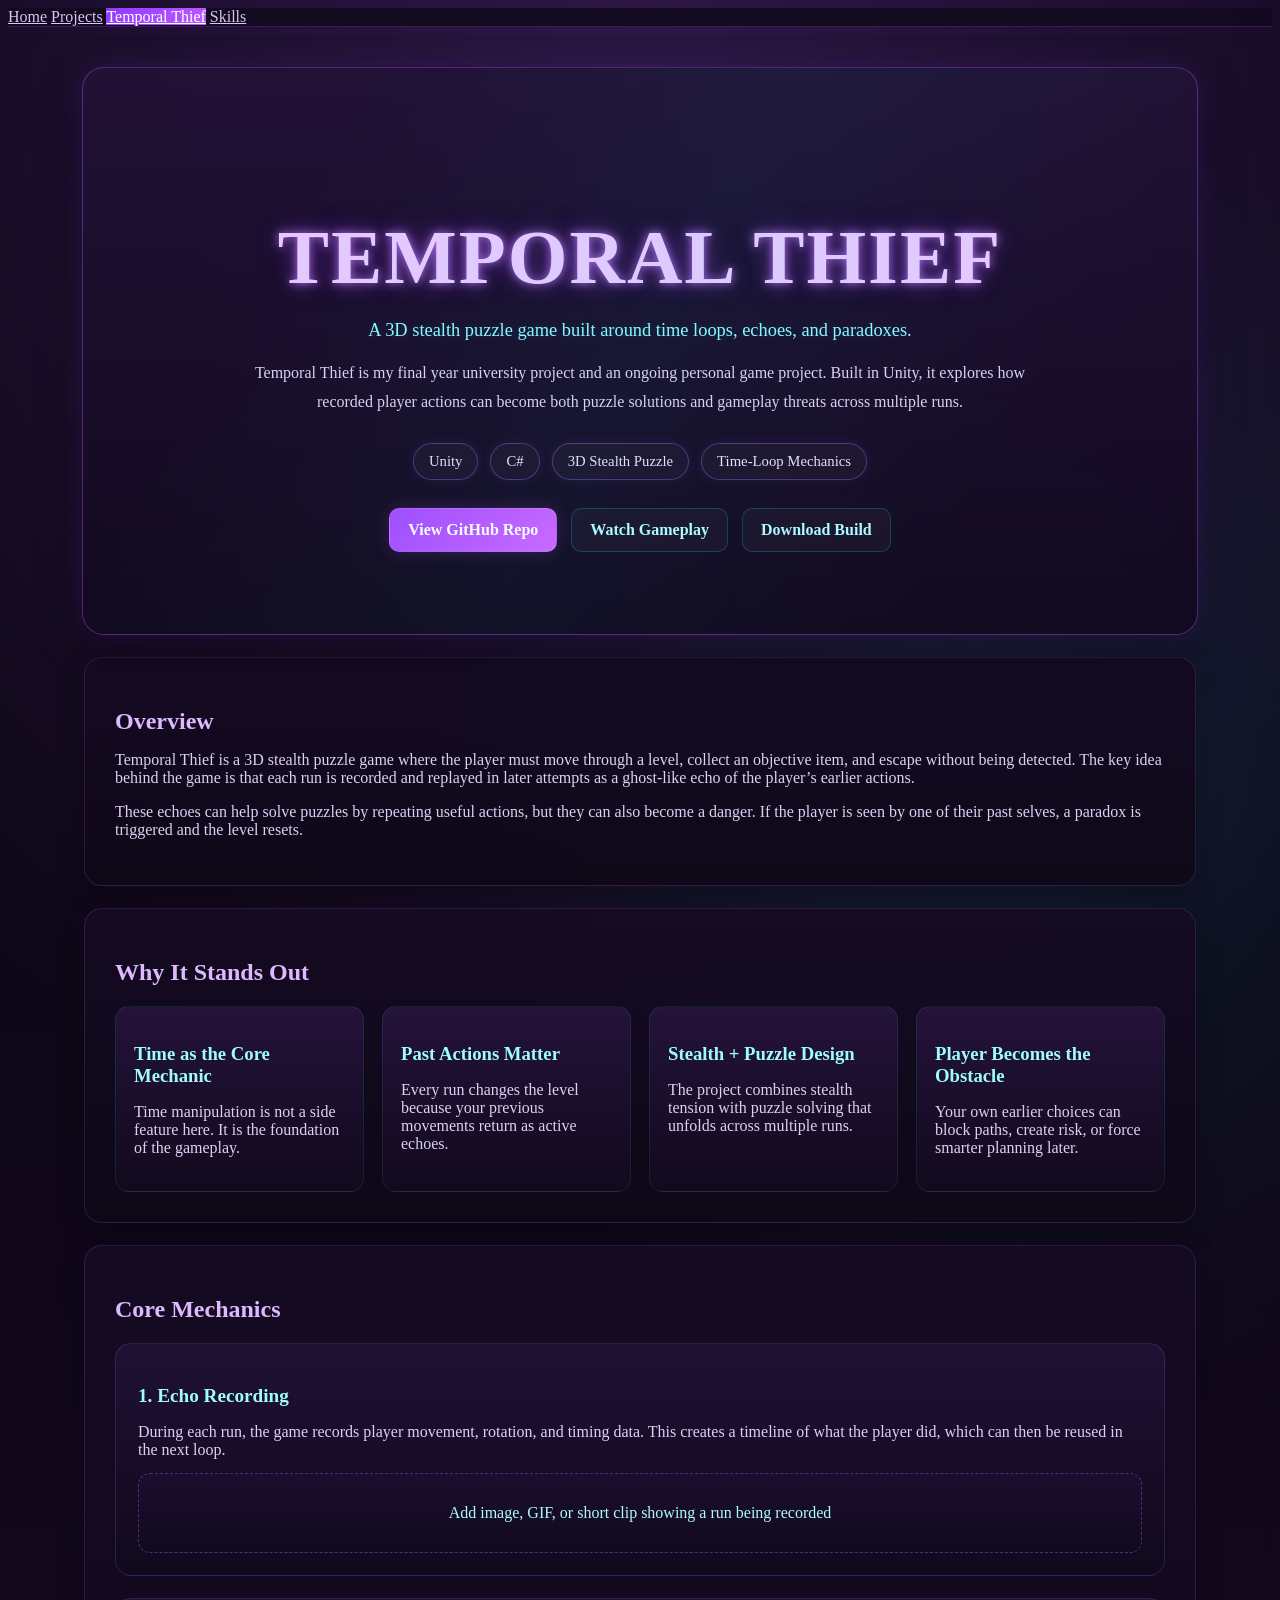
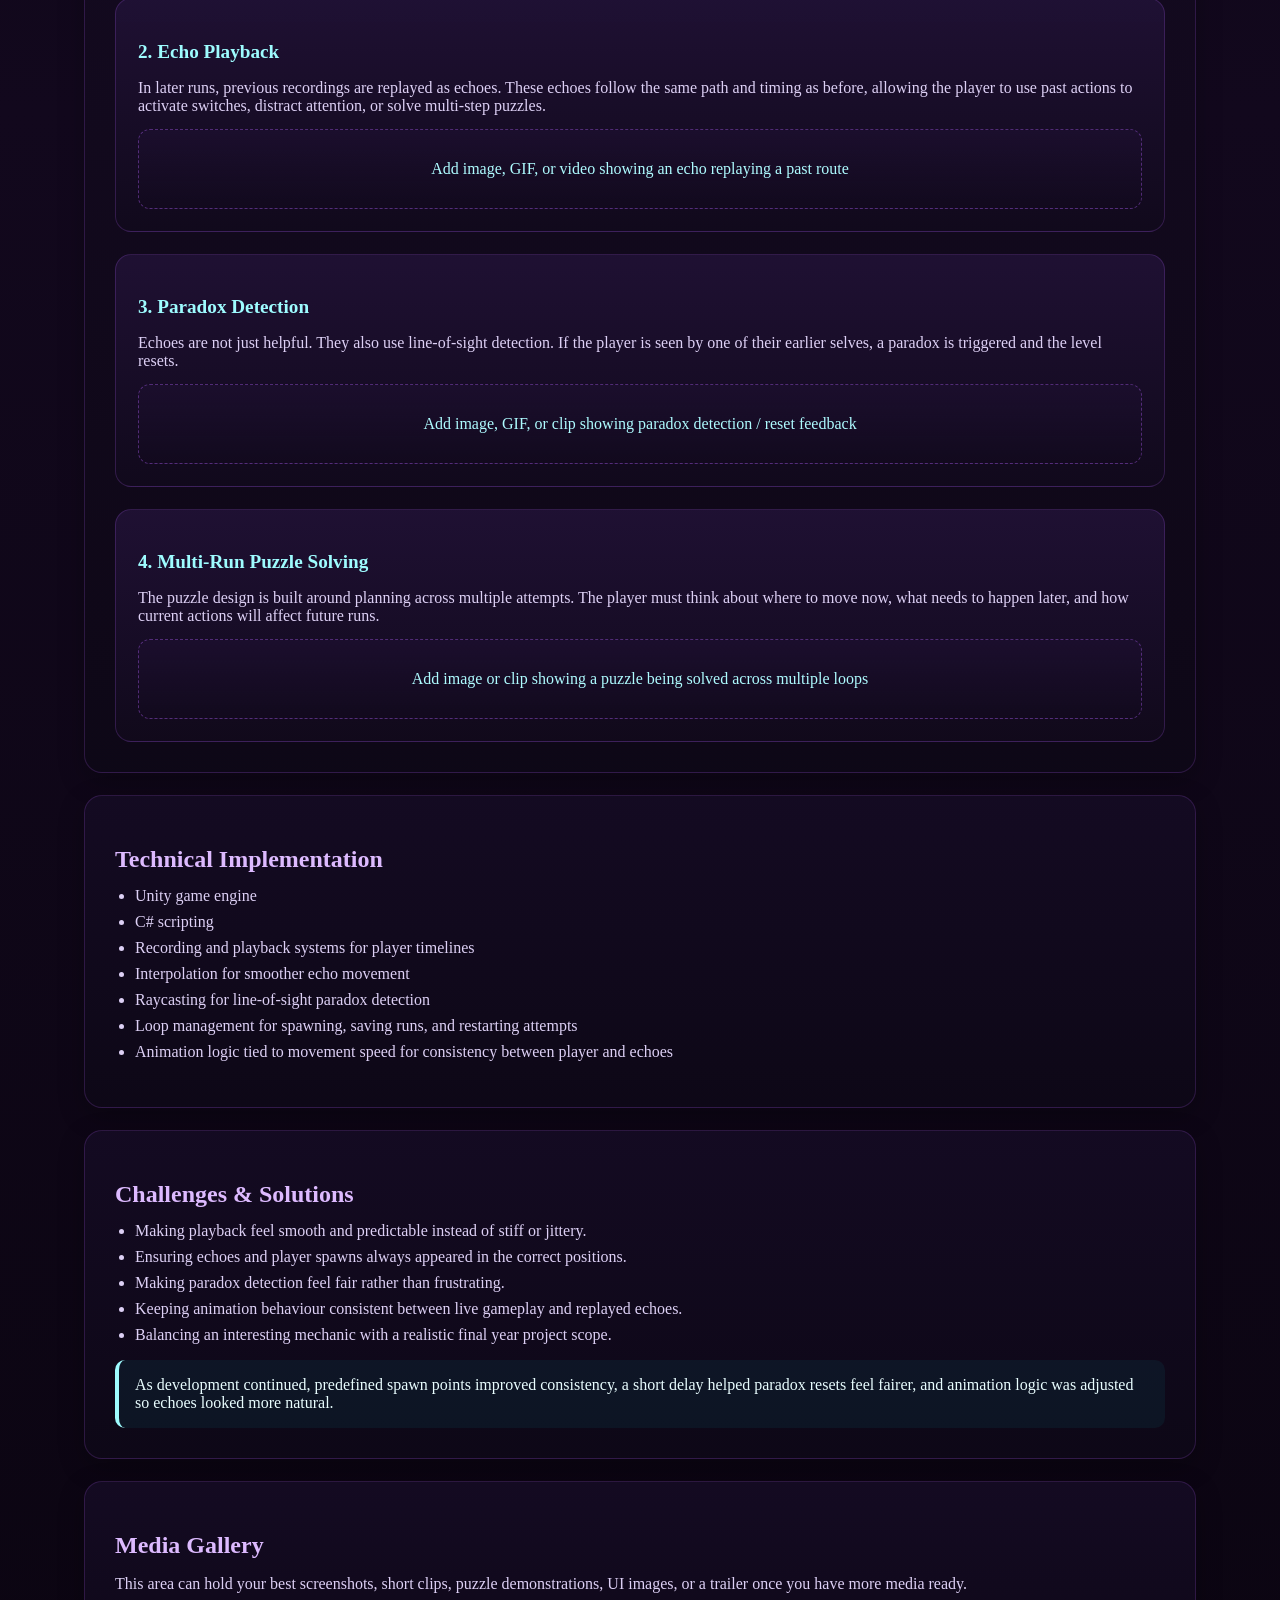
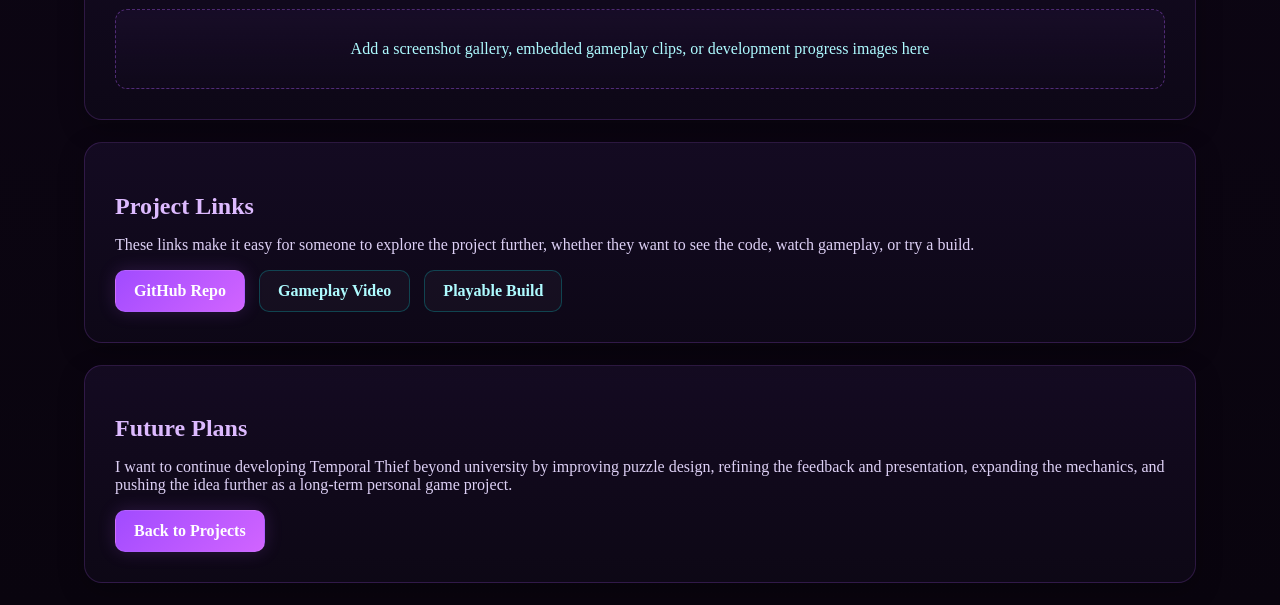
==== final-year-project.html @ 4d3c2db5 "Added html files" ====
<!DOCTYPE html>
<html lang="en">
<head>
  <meta charset="UTF-8">
  <meta name="viewport" content="width=device-width, initial-scale=1.0">
  <title>Temporal Thief</title>
  <link rel="stylesheet" href="css/style.css">

  <style>
    body.temporal-page {
      background:
        radial-gradient(circle at top, rgba(170, 90, 255, 0.22), transparent 30%),
        radial-gradient(circle at 80% 20%, rgba(0, 255, 255, 0.08), transparent 20%),
        linear-gradient(180deg, #08050f 0%, #12081d 45%, #09040e 100%);
      color: #f3ecff;
    }

    .site-header {
      background: rgba(18, 10, 30, 0.92);
      border-bottom: 1px solid rgba(180, 95, 255, 0.22);
      box-shadow: 0 0 18px rgba(128, 0, 255, 0.08);
      backdrop-filter: blur(8px);
    }

    .nav a {
      color: #d7c6f7;
    }

    .nav a:hover {
      background: rgba(170, 90, 255, 0.18);
      color: #ffffff;
    }

    .nav a:hover::after {
      border-color: rgba(181, 97, 255, 0.45);
      box-shadow: 0 0 14px rgba(181, 97, 255, 0.35);
    }

    .nav a.active {
      background: linear-gradient(135deg, #8d39ff, #c05cff);
      color: #ffffff;
    }

    .nav a.active::after {
      border-color: rgba(223, 176, 255, 0.5);
      box-shadow: 0 0 16px rgba(181, 97, 255, 0.45);
    }

    .temporal-hero {
      width: min(1050px, 92%);
      margin: 40px auto 20px;
      padding: 82px 32px;
      text-align: center;
      border-radius: 22px;
      position: relative;
      overflow: hidden;
      background: linear-gradient(180deg, rgba(33, 18, 54, 0.96), rgba(18, 10, 31, 0.96));
      border: 1px solid rgba(181, 97, 255, 0.35);
      box-shadow: 0 0 25px rgba(150, 50, 255, 0.16), 0 18px 45px rgba(0, 0, 0, 0.35);
    }

    .temporal-hero::before {
      content: "";
      position: absolute;
      inset: 0;
      background: linear-gradient(120deg, transparent 20%, rgba(0, 255, 255, 0.04) 50%, transparent 80%);
      pointer-events: none;
    }

    .temporal-hero h1 {
      font-size: clamp(2.8rem, 6vw, 5rem);
      margin-bottom: 14px;
      color: #e5c9ff;
      letter-spacing: 2px;
      text-transform: uppercase;
      text-shadow:
        0 0 8px rgba(190, 120, 255, 0.85),
        0 0 20px rgba(181, 97, 255, 0.45),
        0 0 40px rgba(120, 0, 255, 0.2);
    }

    .temporal-tagline {
      font-size: 1.15rem;
      color: #8ef6ff;
      margin-bottom: 18px;
      text-shadow: 0 0 10px rgba(0, 255, 255, 0.18);
    }

    .temporal-intro {
      max-width: 780px;
      margin: 0 auto;
      color: #ddd0f5;
      font-size: 1rem;
      line-height: 1.8;
    }

    .temporal-meta {
      display: flex;
      justify-content: center;
      gap: 12px;
      flex-wrap: wrap;
      margin-top: 26px;
    }

    .meta-pill {
      padding: 9px 15px;
      border-radius: 999px;
      border: 1px solid rgba(181, 97, 255, 0.38);
      background: rgba(255, 255, 255, 0.03);
      color: #eddcff;
      font-size: 0.92rem;
      box-shadow: 0 0 12px rgba(181, 97, 255, 0.1);
    }

    .hero-actions {
      display: flex;
      justify-content: center;
      flex-wrap: wrap;
      gap: 14px;
      margin-top: 28px;
    }

    .hero-btn {
      display: inline-block;
      padding: 12px 18px;
      border-radius: 10px;
      font-weight: 600;
      transition: 0.25s ease;
      text-decoration: none;
    }

    .hero-btn.primary {
      background: linear-gradient(135deg, #a14bff, #d164ff);
      color: #ffffff;
      border: 1px solid rgba(255, 255, 255, 0.08);
      box-shadow: 0 0 18px rgba(181, 97, 255, 0.18);
    }

    .hero-btn.secondary {
      background: rgba(255, 255, 255, 0.03);
      color: #aefbff;
      border: 1px solid rgba(0, 255, 255, 0.2);
    }

    .hero-btn:hover {
      transform: translateY(-2px);
      text-decoration: none;
    }

    .temporal-section {
      width: min(1050px, 92%);
      margin: 22px auto;
      padding: 30px;
      border-radius: 18px;
      background: linear-gradient(180deg, rgba(21, 11, 35, 0.94), rgba(14, 8, 23, 0.94));
      border: 1px solid rgba(181, 97, 255, 0.18);
      box-shadow: 0 8px 26px rgba(0, 0, 0, 0.26);
    }

    .temporal-section h2 {
      color: #ddbaff;
      margin-bottom: 14px;
      font-size: 1.5rem;
    }

    .temporal-section p,
    .temporal-section li {
      color: #ddd0f5;
    }

    .feature-grid {
      display: grid;
      grid-template-columns: repeat(auto-fit, minmax(220px, 1fr));
      gap: 18px;
      margin-top: 20px;
    }

    .feature-card {
      background: linear-gradient(180deg, rgba(38, 20, 60, 0.95), rgba(18, 10, 29, 0.95));
      border: 1px solid rgba(0, 255, 255, 0.1);
      border-radius: 14px;
      padding: 18px;
      transition: 0.25s ease;
    }

    .feature-card:hover {
      transform: translateY(-4px);
      border-color: rgba(181, 97, 255, 0.42);
      box-shadow: 0 0 16px rgba(181, 97, 255, 0.14);
    }

    .feature-card h3 {
      color: #9efcff;
      margin-bottom: 8px;
    }

    .mechanic-grid {
      display: grid;
      gap: 22px;
      margin-top: 20px;
    }

    .mechanic-card {
      background: linear-gradient(180deg, rgba(33, 18, 54, 0.9), rgba(17, 10, 28, 0.92));
      border: 1px solid rgba(181, 97, 255, 0.2);
      border-radius: 16px;
      padding: 22px;
    }

    .mechanic-card h3 {
      color: #9efcff;
      margin-bottom: 10px;
      font-size: 1.2rem;
    }

    .mechanic-card p {
      margin-bottom: 14px;
    }

    .media-placeholder {
      margin-top: 14px;
      padding: 30px 18px;
      border: 1px dashed rgba(181, 97, 255, 0.38);
      border-radius: 12px;
      text-align: center;
      color: #aefbff;
      background: linear-gradient(180deg, rgba(33, 18, 54, 0.45), rgba(18, 10, 30, 0.32));
    }

    .tech-list,
    .challenge-list,
    .links-list {
      padding-left: 20px;
      margin-top: 10px;
    }

    .tech-list li,
    .challenge-list li,
    .links-list li {
      margin-bottom: 8px;
    }

    .status-box {
      margin-top: 16px;
      padding: 16px;
      border-left: 4px solid #9efcff;
      background: rgba(0, 255, 255, 0.05);
      border-radius: 10px;
      color: #e9fdff;
    }

    .links-row {
      display: flex;
      flex-wrap: wrap;
      gap: 14px;
      margin-top: 16px;
    }

    .project-link-btn {
      display: inline-block;
      padding: 11px 18px;
      border-radius: 10px;
      background: linear-gradient(135deg, #a14bff, #d164ff);
      color: white;
      font-weight: 600;
      border: 1px solid rgba(255, 255, 255, 0.08);
      box-shadow: 0 0 18px rgba(181, 97, 255, 0.18);
      transition: 0.25s ease;
      text-decoration: none;
    }

    .project-link-btn.alt {
      background: rgba(255, 255, 255, 0.03);
      color: #aefbff;
      border: 1px solid rgba(0, 255, 255, 0.22);
      box-shadow: none;
    }

    .project-link-btn:hover {
      transform: translateY(-2px);
      text-decoration: none;
    }

    @media (max-width: 600px) {
      .temporal-hero {
        padding: 58px 20px;
      }

      .temporal-section {
        padding: 22px 18px;
      }

      .temporal-hero h1 {
        letter-spacing: 1px;
      }
    }
  </style>
</head>

<body class="temporal-page">

<header class="site-header">
  <nav class="nav">
    <a href="index.html">Home</a>
    <a href="projects.html">Projects</a>
    <a href="final-year-project.html" class="active">Temporal Thief</a>
    <a href="skills.html">Skills</a>
  </nav>
</header>

<section class="temporal-hero">
  <h1>Temporal Thief</h1>
  <p class="temporal-tagline">A 3D stealth puzzle game built around time loops, echoes, and paradoxes.</p>

  <p class="temporal-intro">
    Temporal Thief is my final year university project and an ongoing personal game project.
    Built in Unity, it explores how recorded player actions can become both puzzle solutions
    and gameplay threats across multiple runs.
  </p>

  <div class="temporal-meta">
    <span class="meta-pill">Unity</span>
    <span class="meta-pill">C#</span>
    <span class="meta-pill">3D Stealth Puzzle</span>
    <span class="meta-pill">Time-Loop Mechanics</span>
  </div>

  <div class="hero-actions">
    <a href="YOUR_GITHUB_LINK_HERE" target="_blank" class="hero-btn primary">View GitHub Repo</a>
    <a href="YOUR_VIDEO_LINK_HERE" target="_blank" class="hero-btn secondary">Watch Gameplay</a>
    <a href="YOUR_BUILD_LINK_HERE" target="_blank" class="hero-btn secondary">Download Build</a>
  </div>
</section>

<section class="temporal-section">
  <h2>Overview</h2>
  <p>
    Temporal Thief is a 3D stealth puzzle game where the player must move through a level,
    collect an objective item, and escape without being detected. The key idea behind the game
    is that each run is recorded and replayed in later attempts as a ghost-like echo of the
    player’s earlier actions.
  </p>
  <p>
    These echoes can help solve puzzles by repeating useful actions, but they can also become
    a danger. If the player is seen by one of their past selves, a paradox is triggered and
    the level resets.
  </p>
</section>

<section class="temporal-section">
  <h2>Why It Stands Out</h2>

  <div class="feature-grid">
    <div class="feature-card">
      <h3>Time as the Core Mechanic</h3>
      <p>
        Time manipulation is not a side feature here. It is the foundation of the gameplay.
      </p>
    </div>

    <div class="feature-card">
      <h3>Past Actions Matter</h3>
      <p>
        Every run changes the level because your previous movements return as active echoes.
      </p>
    </div>

    <div class="feature-card">
      <h3>Stealth + Puzzle Design</h3>
      <p>
        The project combines stealth tension with puzzle solving that unfolds across multiple runs.
      </p>
    </div>

    <div class="feature-card">
      <h3>Player Becomes the Obstacle</h3>
      <p>
        Your own earlier choices can block paths, create risk, or force smarter planning later.
      </p>
    </div>
  </div>
</section>

<section class="temporal-section">
  <h2>Core Mechanics</h2>

  <div class="mechanic-grid">
    <div class="mechanic-card">
      <h3>1. Echo Recording</h3>
      <p>
        During each run, the game records player movement, rotation, and timing data.
        This creates a timeline of what the player did, which can then be reused in the next loop.
      </p>
      <div class="media-placeholder">
        Add image, GIF, or short clip showing a run being recorded
      </div>
    </div>

    <div class="mechanic-card">
      <h3>2. Echo Playback</h3>
      <p>
        In later runs, previous recordings are replayed as echoes. These echoes follow the same
        path and timing as before, allowing the player to use past actions to activate switches,
        distract attention, or solve multi-step puzzles.
      </p>
      <div class="media-placeholder">
        Add image, GIF, or video showing an echo replaying a past route
      </div>
    </div>

    <div class="mechanic-card">
      <h3>3. Paradox Detection</h3>
      <p>
        Echoes are not just helpful. They also use line-of-sight detection. If the player is seen
        by one of their earlier selves, a paradox is triggered and the level resets.
      </p>
      <div class="media-placeholder">
        Add image, GIF, or clip showing paradox detection / reset feedback
      </div>
    </div>

    <div class="mechanic-card">
      <h3>4. Multi-Run Puzzle Solving</h3>
      <p>
        The puzzle design is built around planning across multiple attempts. The player must think
        about where to move now, what needs to happen later, and how current actions will affect
        future runs.
      </p>
      <div class="media-placeholder">
        Add image or clip showing a puzzle being solved across multiple loops
      </div>
    </div>
  </div>
</section>

<section class="temporal-section">
  <h2>Technical Implementation</h2>
  <ul class="tech-list">
    <li>Unity game engine</li>
    <li>C# scripting</li>
    <li>Recording and playback systems for player timelines</li>
    <li>Interpolation for smoother echo movement</li>
    <li>Raycasting for line-of-sight paradox detection</li>
    <li>Loop management for spawning, saving runs, and restarting attempts</li>
    <li>Animation logic tied to movement speed for consistency between player and echoes</li>
  </ul>
</section>

<section class="temporal-section">
  <h2>Challenges & Solutions</h2>
  <ul class="challenge-list">
    <li>Making playback feel smooth and predictable instead of stiff or jittery.</li>
    <li>Ensuring echoes and player spawns always appeared in the correct positions.</li>
    <li>Making paradox detection feel fair rather than frustrating.</li>
    <li>Keeping animation behaviour consistent between live gameplay and replayed echoes.</li>
    <li>Balancing an interesting mechanic with a realistic final year project scope.</li>
  </ul>

  <div class="status-box">
    As development continued, predefined spawn points improved consistency, a short delay helped
    paradox resets feel fairer, and animation logic was adjusted so echoes looked more natural.
  </div>
</section>

<section class="temporal-section">
  <h2>Media Gallery</h2>
  <p>
    This area can hold your best screenshots, short clips, puzzle demonstrations, UI images,
    or a trailer once you have more media ready.
  </p>

  <div class="media-placeholder">
    Add a screenshot gallery, embedded gameplay clips, or development progress images here
  </div>
</section>

<section class="temporal-section">
  <h2>Project Links</h2>
  <p>
    These links make it easy for someone to explore the project further, whether they want
    to see the code, watch gameplay, or try a build.
  </p>

  <div class="links-row">
    <a href="YOUR_GITHUB_LINK_HERE" target="_blank" class="project-link-btn">GitHub Repo</a>
    <a href="YOUR_VIDEO_LINK_HERE" target="_blank" class="project-link-btn alt">Gameplay Video</a>
    <a href="YOUR_BUILD_LINK_HERE" target="_blank" class="project-link-btn alt">Playable Build</a>
  </div>
</section>

<section class="temporal-section">
  <h2>Future Plans</h2>
  <p>
    I want to continue developing Temporal Thief beyond university by improving puzzle design,
    refining the feedback and presentation, expanding the mechanics, and pushing the idea further
    as a long-term personal game project.
  </p>

  <div class="links-row">
    <a href="projects.html" class="project-link-btn">Back to Projects</a>
  </div>
</section>

</body>
</html>
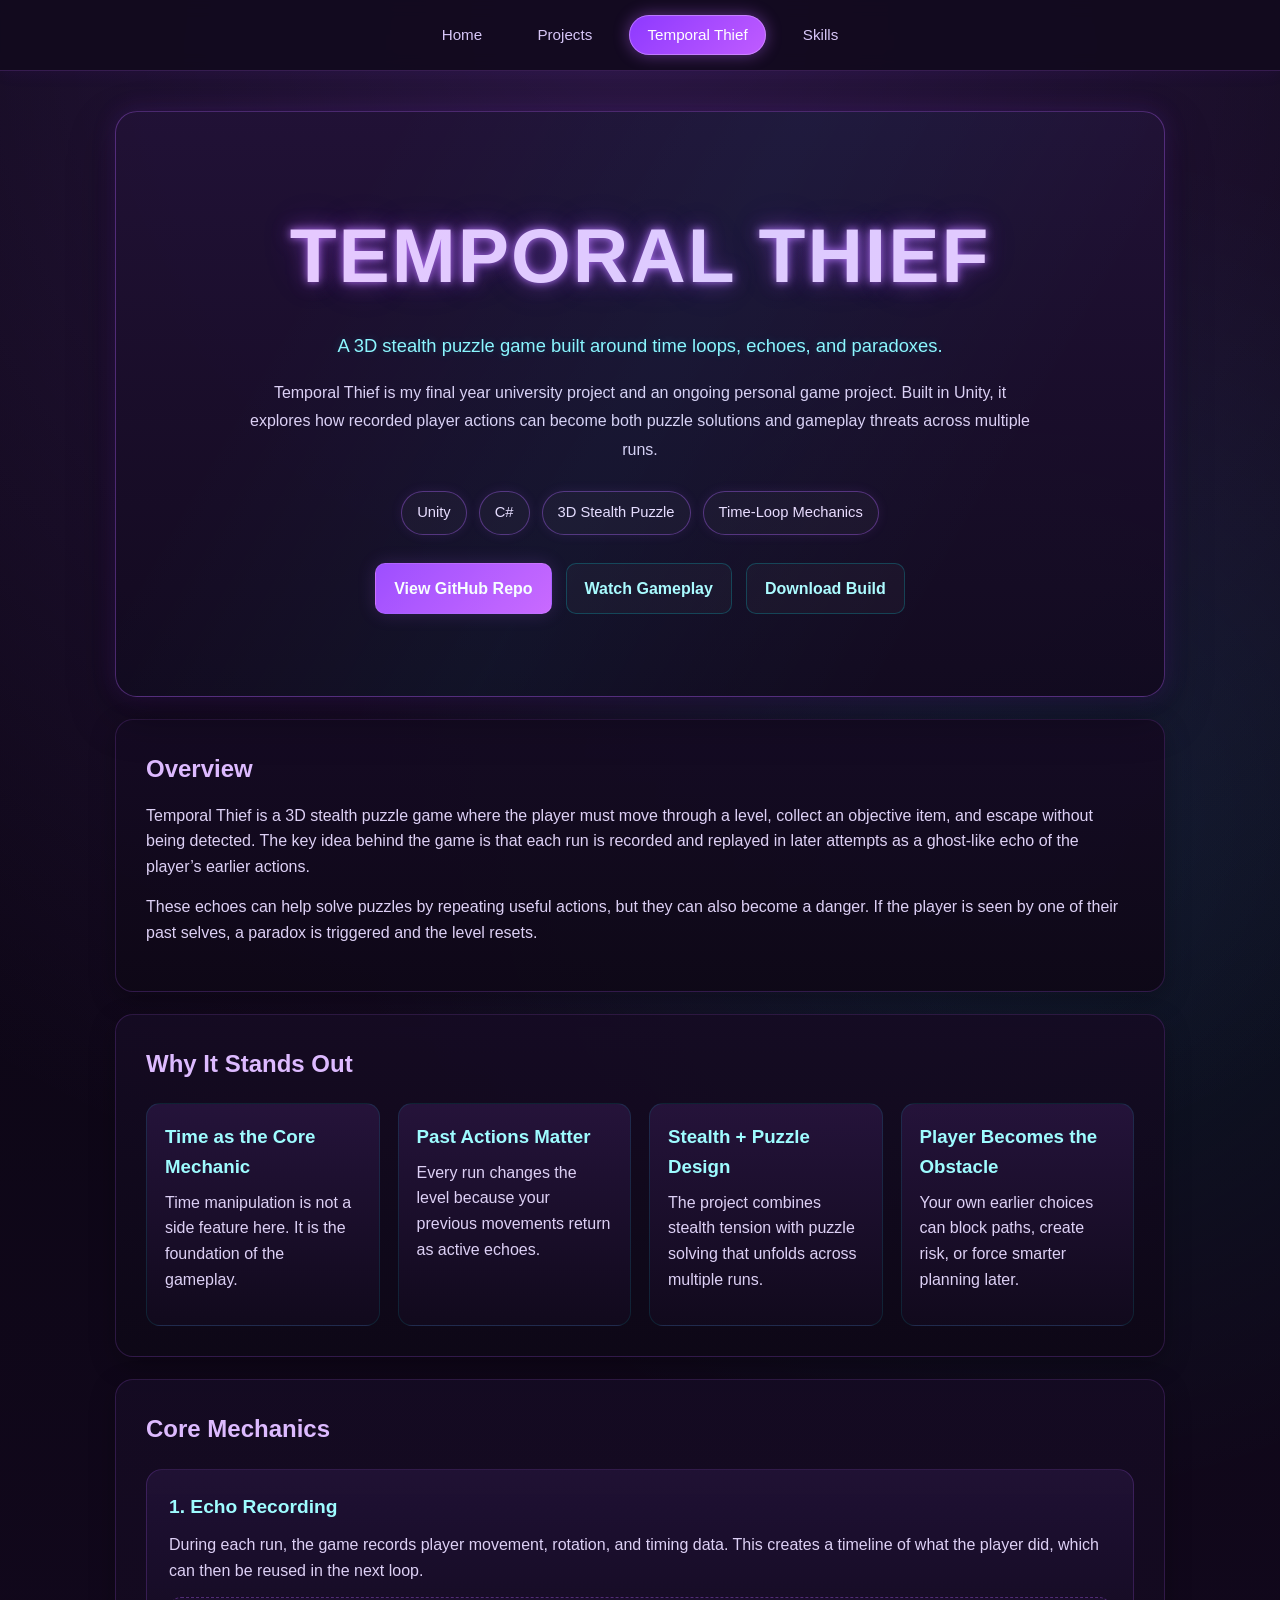
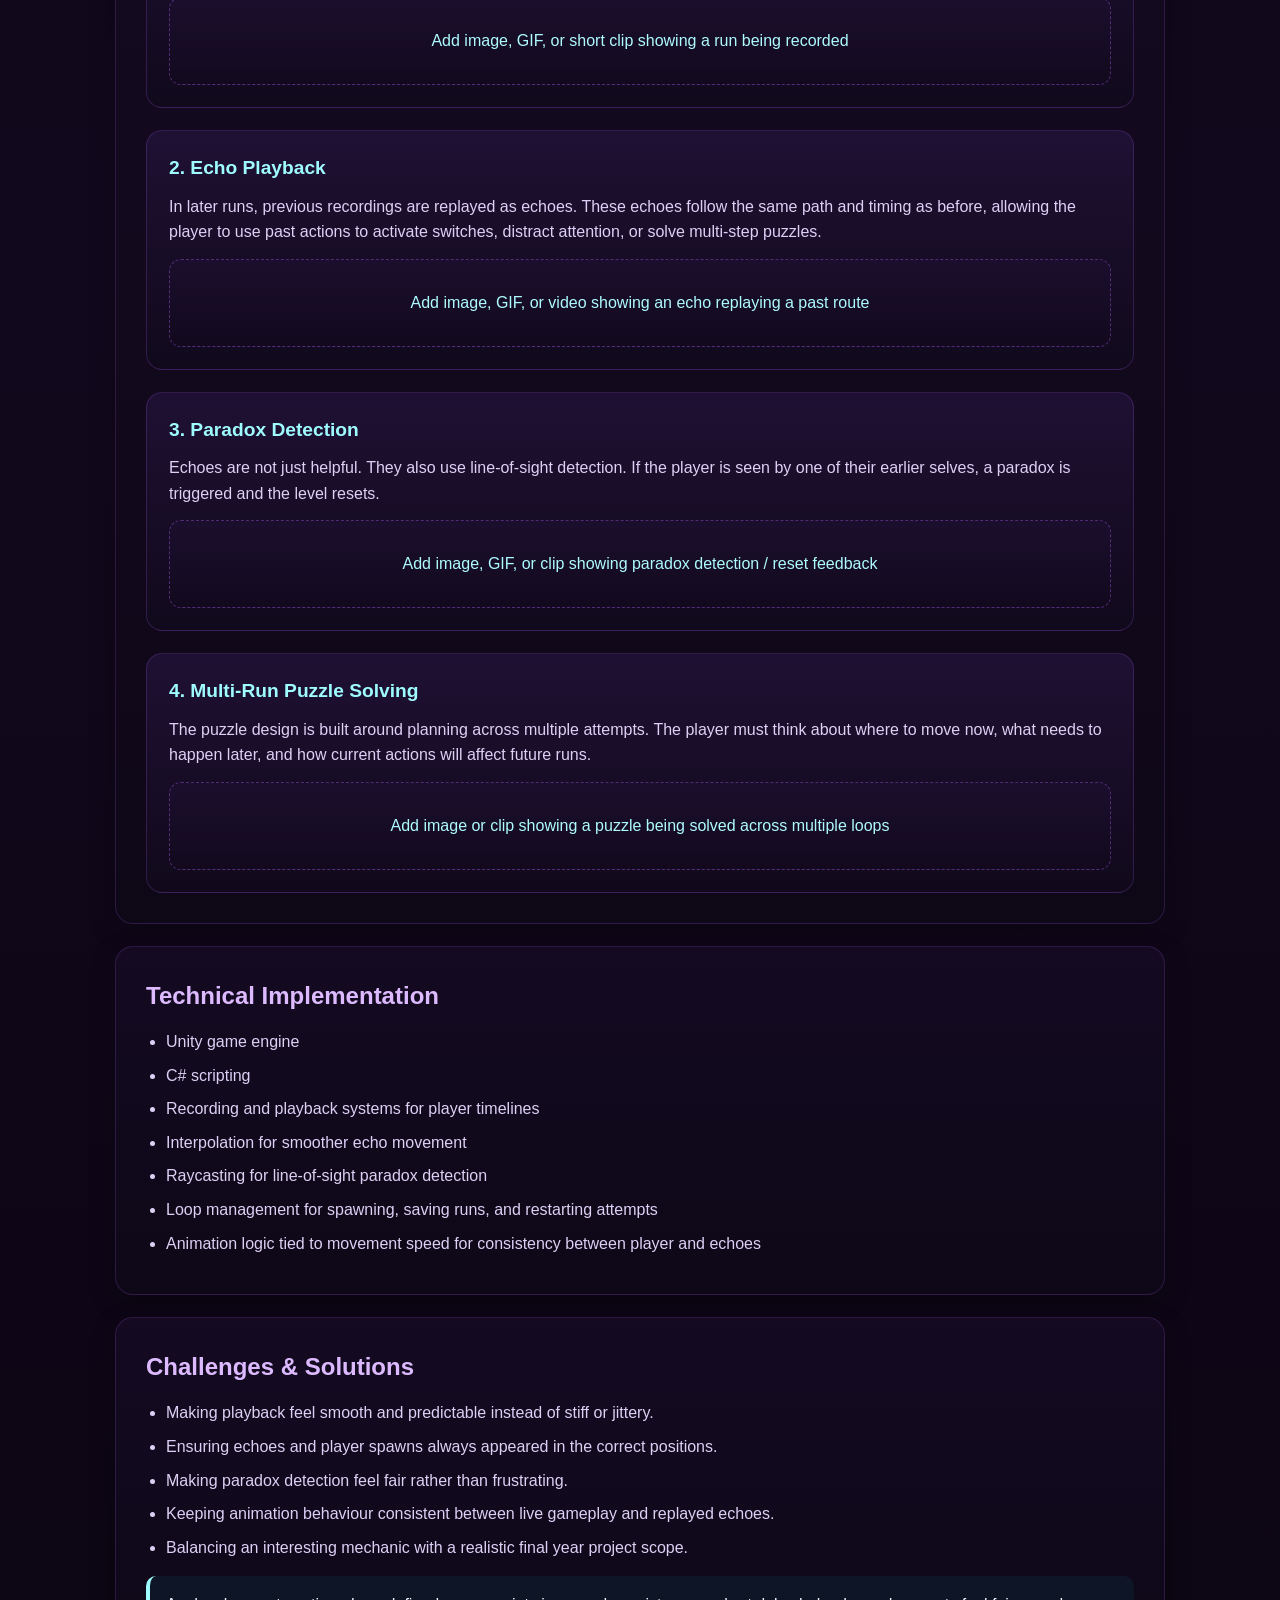
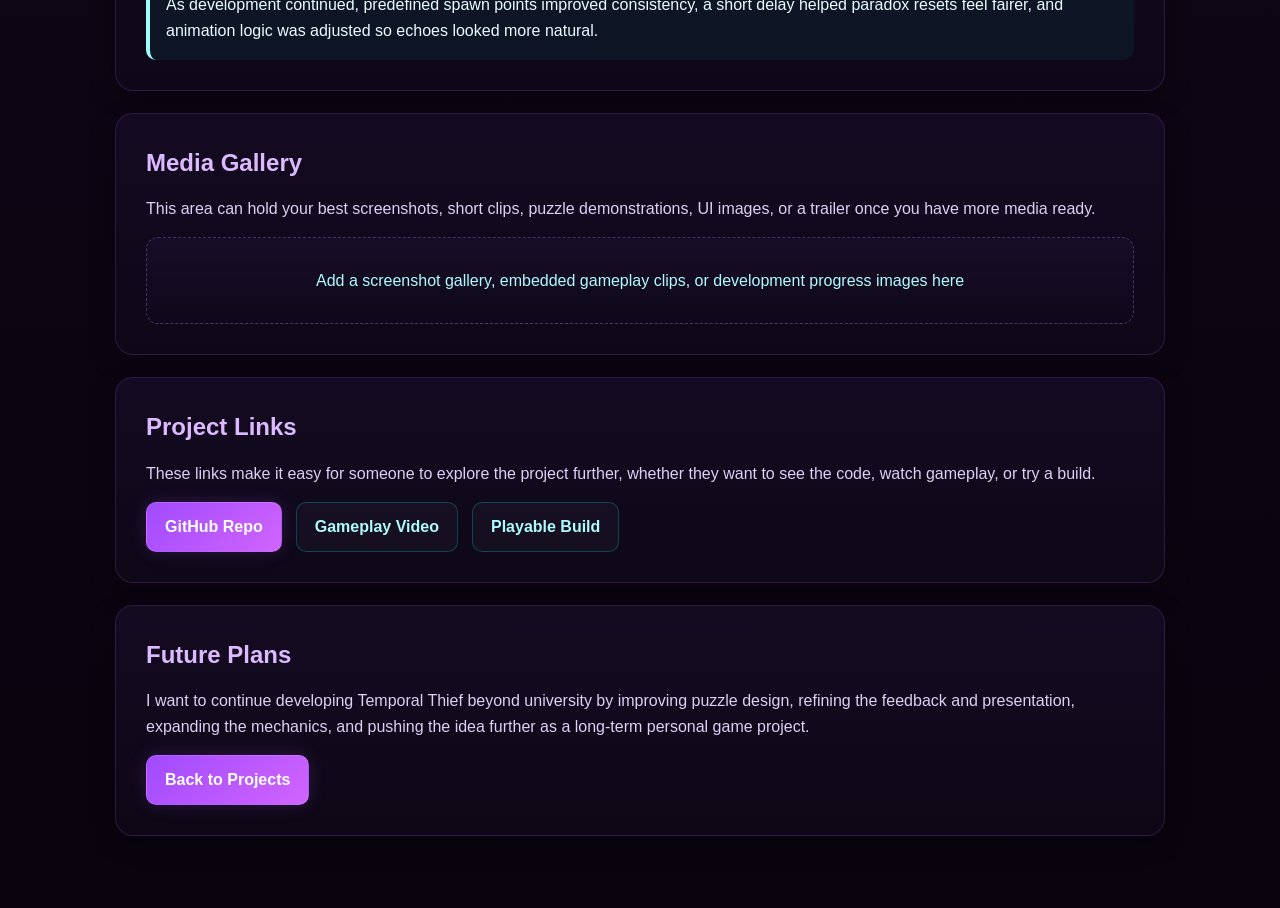
==== commit 1ba33e93: "Update final-year-project.html" ====
--- a/final-year-project.html
+++ b/final-year-project.html
@@ -326,7 +326,7 @@
   </div>
 
   <div class="hero-actions">
-    <a href="YOUR_GITHUB_LINK_HERE" target="_blank" class="hero-btn primary">View GitHub Repo</a>
+    <a href="https://github.com/PodgeMc/temporal-thief" target="_blank" class="hero-btn primary">View GitHub Repo</a>
     <a href="YOUR_VIDEO_LINK_HERE" target="_blank" class="hero-btn secondary">Watch Gameplay</a>
     <a href="YOUR_BUILD_LINK_HERE" target="_blank" class="hero-btn secondary">Download Build</a>
   </div>
@@ -482,7 +482,7 @@
   </p>
 
   <div class="links-row">
-    <a href="YOUR_GITHUB_LINK_HERE" target="_blank" class="project-link-btn">GitHub Repo</a>
+    <a href="https://github.com/PodgeMc/temporal-thief" target="_blank" class="project-link-btn">GitHub Repo</a>
     <a href="YOUR_VIDEO_LINK_HERE" target="_blank" class="project-link-btn alt">Gameplay Video</a>
     <a href="YOUR_BUILD_LINK_HERE" target="_blank" class="project-link-btn alt">Playable Build</a>
   </div>
@@ -502,4 +502,4 @@
 </section>
 
 </body>
-</html>+</html>
--- a/css/style.css
+++ b/css/style.css
@@ -0,0 +1,255 @@
+
+/* ---------------------------------------------------
+   Global Reset + Base Styles
+--------------------------------------------------- */
+* {
+  margin: 0;
+  padding: 0;
+  box-sizing: border-box;
+}
+
+body {
+  font-family: Arial, Helvetica, sans-serif;
+  background-color: #0d1117;   /* GitHub-dark style */
+  color: #e6edf3;
+  line-height: 1.6;
+  padding-bottom: 50px;
+}
+
+a {
+  color: #58a6ff;
+  text-decoration: none;
+}
+
+a:hover {
+  text-decoration: none;
+}
+
+/* ---------------------------------------------------
+   Navigation Bar
+--------------------------------------------------- */
+.site-header {
+  background: #161b22;
+  border-bottom: 1px solid #30363d;
+  padding: 15px 0;
+  margin-bottom: 30px;
+  position: sticky;
+  top: 0;
+  z-index: 100;
+}
+
+.nav {
+  display: flex;
+  justify-content: center;
+  gap: 1.2rem;
+}
+
+/* Pill-style nav buttons */
+.nav a {
+  position: relative;
+  color: #c9d1d9;
+  font-size: 0.95rem;
+  font-weight: 500;
+  padding: 8px 18px;
+  border-radius: 999px; /* pill */
+  transition: 0.25s ease;
+}
+
+/* Glow frame */
+.nav a::after {
+  content: "";
+  position: absolute;
+  inset: 0;
+  border-radius: inherit;
+  border: 1px solid transparent;
+  transition: border-color 0.25s ease, box-shadow 0.25s ease;
+}
+
+.nav a:hover {
+  color: #ffffff;
+  background: #238636; /* GitHub green */
+}
+
+.nav a:hover::after {
+  border-color: rgba(255, 255, 255, 0.16);
+  box-shadow: 0 0 12px rgba(35, 134, 54, 0.65);
+}
+
+/* Optional: active page state – add class="active" to the current page link */
+.nav a.active {
+  background: #1f6feb;
+  color: #ffffff;
+}
+
+.nav a.active::after {
+  border-color: rgba(56, 139, 253, 0.7);
+  box-shadow: 0 0 10px rgba(56, 139, 253, 0.6);
+}
+
+/* ---------------------------------------------------
+   Page Sections
+--------------------------------------------------- */
+section {
+  width: min(900px, 90%);
+  margin: auto;
+  padding: 20px 0;
+}
+
+h1, h2, h3 {
+  margin-bottom: 12px;
+  font-weight: 600;
+}
+
+h1 {
+  font-size: 2rem;
+}
+
+h2 {
+  font-size: 1.4rem;
+}
+
+p {
+  margin-bottom: 15px;
+  color: #c9d1d9;
+}
+
+/* subtle section separator */
+section + section {
+  border-top: 1px solid #21262d;
+  margin-top: 15px;
+  padding-top: 25px;
+}
+
+/* ---------------------------------------------------
+   Hero Section (Home page)
+--------------------------------------------------- */
+.hero {
+  text-align: center;
+  margin-top: 40px;
+  padding: 40px 20px;
+  background: #161b22;
+  border: 1px solid #30363d;
+  border-radius: 12px;
+  box-shadow: 0 18px 40px rgba(0, 0, 0, 0.35);
+}
+
+.hero h1 {
+  font-size: 2.2rem;
+  margin-bottom: 10px;
+}
+
+.hero p {
+  font-size: 1.05rem;
+  color: #9da7b2;
+}
+
+/* ---------------------------------------------------
+   Project Cards
+--------------------------------------------------- */
+.project {
+  background: #161b22;
+  border: 1px solid #30363d;
+  border-radius: 10px;
+  padding: 20px;
+  margin-bottom: 20px;
+  transition: 0.25s ease;
+}
+
+.project:hover {
+  border-color: #58a6ff;
+  transform: translateY(-3px);
+  box-shadow: 0 12px 24px rgba(0, 0, 0, 0.4);
+}
+
+.project h2 {
+  margin-bottom: 10px;
+}
+
+.project p {
+  color: #c9d1d9;
+  margin-bottom: 12px;
+}
+
+.project a {
+  color: #58a6ff;
+  font-weight: 500;
+}
+
+/* ---------------------------------------------------
+   Download Button (for APKs, etc.)
+--------------------------------------------------- */
+.download-btn {
+  display: inline-block;
+  padding: 10px 16px;
+  background: linear-gradient(135deg, #58a6ff, #1f6feb);
+  color: #0d1117;
+  border-radius: 8px;
+  font-weight: 600;
+  font-size: 0.95rem;
+  border: 1px solid #1f6feb;
+  transition: 0.25s ease;
+}
+
+.download-btn:hover {
+  transform: translateY(-2px);
+  box-shadow: 0 10px 20px rgba(56, 139, 253, 0.35);
+  text-decoration: none;
+}
+
+/* ---------------------------------------------------
+   Skill List
+--------------------------------------------------- */
+.skill-list {
+  list-style: none;
+  padding-left: 0;
+}
+
+.skill-list li {
+  background: #161b22;
+  border: 1px solid #30363d;
+  padding: 10px 15px;
+  margin-bottom: 10px;
+  border-radius: 6px;
+  transition: 0.25s ease;
+}
+
+.skill-list li:hover {
+  border-color: #58a6ff;
+  transform: translateX(5px);
+  box-shadow: 0 10px 16px rgba(0, 0, 0, 0.35);
+}
+
+/* ---------------------------------------------------
+   Footer
+--------------------------------------------------- */
+footer {
+  text-align: center;
+  margin-top: 40px;
+  color: #8b949e;
+  font-size: 0.85rem;
+  border-top: 1px solid #21262d;
+  padding-top: 15px;
+}
+
+/* ---------------------------------------------------
+   Responsive Design
+--------------------------------------------------- */
+@media (max-width: 600px) {
+  .nav {
+    flex-wrap: wrap;
+    gap: 0.6rem;
+  }
+
+  .nav a {
+    padding: 6px 14px;
+    font-size: 0.9rem;
+  }
+
+  .hero h1 {
+    font-size: 1.8rem;
+  }
+
+  section {
+    width: 92%;
+  }
+}
